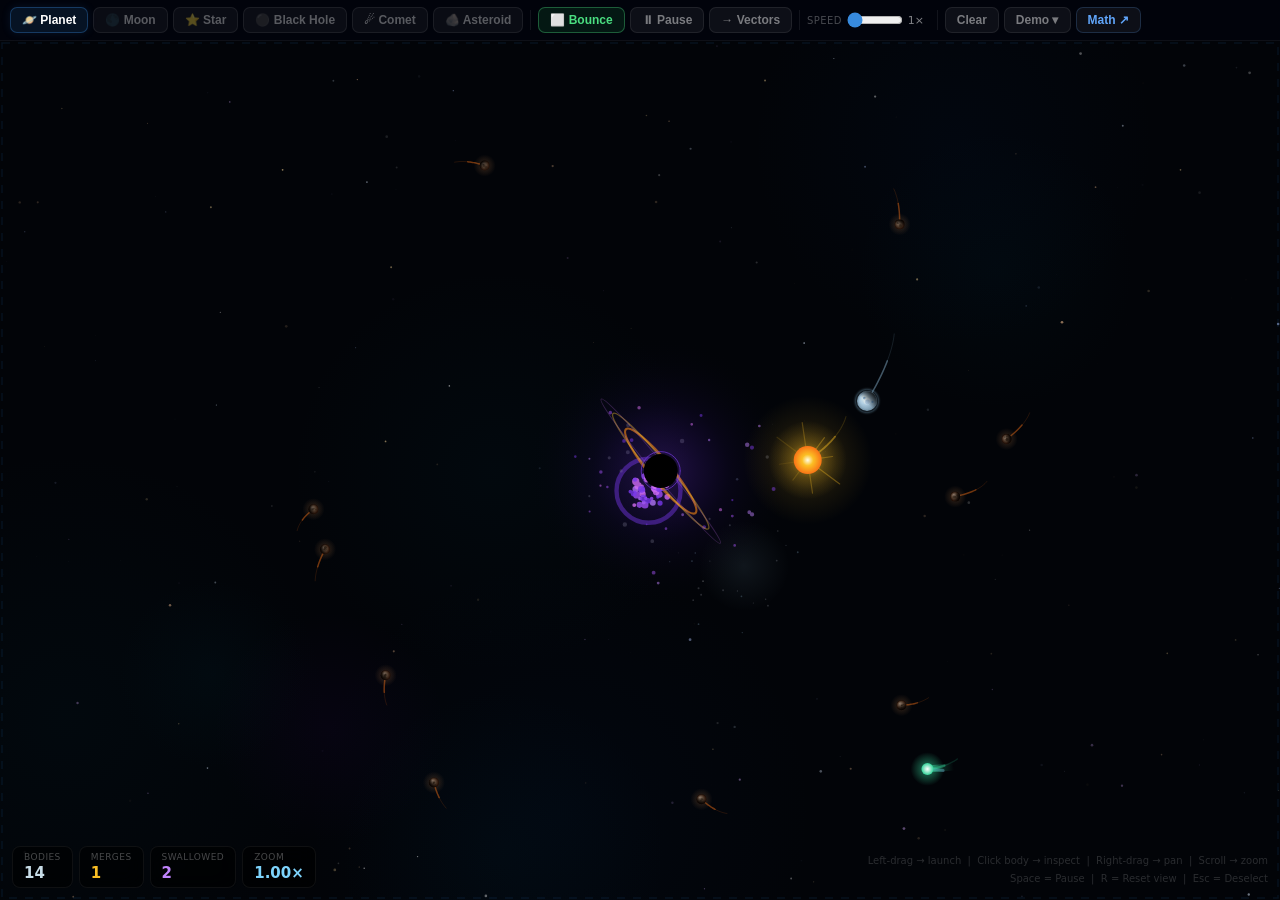
==== index.html @ d08ab6ee "Gravity Simulator: real-time N-body physics sim (HTML5 Canvas, vanilla JS) Modular vanilla-JS gravit" ====
<!DOCTYPE html>
<html lang="en">
<head>
  <meta charset="UTF-8">
  <meta name="viewport" content="width=device-width, initial-scale=1.0">
  <title>Gravity Simulator</title>
  <link rel="stylesheet" href="css/styles.css">
</head>
<body>

<!-- ══════════════════════════════════════════════════
     App shell
     ══════════════════════════════════════════════════ -->
<div id="app">

  <!-- ── Toolbar ─────────────────────────────────── -->
  <div id="toolbar">

    <!-- Body-type mode buttons -->
    <button class="mb on" id="bPlanet"
      style="--mc:#378add55;--mb:rgba(55,138,221,0.12);--ms:#378add20;">🪐 Planet</button>
    <button class="mb" id="bMoon"
      style="--mc:#9ca3af44;--mb:rgba(156,163,175,0.1);">🌑 Moon</button>
    <button class="mb" id="bStar"
      style="--mc:#fbbf2455;--mb:rgba(251,191,36,0.12);--ms:#fbbf2422;">⭐ Star</button>
    <button class="mb" id="bBlack"
      style="--mc:#7c3aed55;--mb:rgba(124,58,237,0.12);--ms:#7c3aed22;">⚫ Black Hole</button>
    <button class="mb" id="bComet"
      style="--mc:#34d39955;--mb:rgba(52,211,153,0.1);">☄ Comet</button>
    <button class="mb" id="bAsteroid"
      style="--mc:#f9731655;--mb:rgba(249,115,22,0.1);">🪨 Asteroid</button>

    <div class="sep"></div>

    <!-- Simulation controls -->
    <button class="ab act" id="bBounce">⬜ Bounce</button>
    <button class="ab"     id="bPause">⏸ Pause</button>
    <button class="ab"     id="bVectors">→ Vectors</button>

    <div class="sep"></div>

    <!-- Speed multiplier -->
    <div id="speedWrap">
      <label>Speed</label>
      <input type="range" id="rSpeed" min="1" max="4" step="1" value="1">
      <span id="spdLbl">1×</span>
    </div>

    <div class="sep"></div>

    <button class="ab" id="bClear">Clear</button>
    <button class="ab" id="bDemo">Demo ▾</button>
    <button class="ab" id="bMath"
      style="color:#60a5fa;border-color:rgba(96,165,250,0.2);">Math ↗</button>
  </div>

  <!-- ── Canvas area + overlays ───────────────────── -->
  <div id="canvas-wrap">
    <canvas id="c"></canvas>

    <!-- Stats overlay (bottom-left) -->
    <div id="stats">
      <div class="st"><div class="sl">Bodies</div><span id="sBodies"   style="color:#c8dde8">0</span></div>
      <div class="st"><div class="sl">Merges</div><span id="sMerge"    style="color:#fbbf24">0</span></div>
      <div class="st"><div class="sl">Swallowed</div><span id="sSwallow" style="color:#c084fc">0</span></div>
      <div class="st"><div class="sl">Zoom</div><span id="sZoom"       style="color:#7dd3fc">1.0×</span></div>
    </div>

    <!-- Body inspector (top-right) -->
    <div id="bodyInfo">
      <div id="biType">Body</div>
      <div class="brow"><span class="bk">Mass</span>  <span class="bv" id="biMass">—</span></div>
      <div class="brow"><span class="bk">Speed</span> <span class="bv" id="biSpeed">—</span></div>
      <div class="brow"><span class="bk">Radius</span><span class="bv" id="biRadius">—</span></div>
      <div class="brow"><span class="bk">Age</span>   <span class="bv" id="biAge">—</span></div>
    </div>

    <!-- Pause overlay -->
    <div id="pauseOvr"><span>PAUSED</span></div>

    <!-- Demo scene dropdown -->
    <div id="demoMenu">
      <div class="dmi" data-demo="solar">
        🌍 Solar System
        <small>Black hole + planets + asteroids + comet</small>
      </div>
      <div class="dmi" data-demo="binary">
        ⚫ Binary Black Holes
        <small>Two black holes in mutual orbit</small>
      </div>
      <div class="dmi" data-demo="cluster">
        ⭐ Star Cluster
        <small>Stars in gravitational chaos</small>
      </div>
      <div class="dmi" data-demo="galaxy">
        🌌 Galaxy Collision
        <small>Two galaxies on a collision course</small>
      </div>
    </div>

    <!-- Keyboard hint (bottom-right) -->
    <div id="hint">
      Left-drag → launch &nbsp;|&nbsp; Click body → inspect &nbsp;|&nbsp;
      Right-drag → pan &nbsp;|&nbsp; Scroll → zoom<br>
      Space = Pause &nbsp;|&nbsp; R = Reset view &nbsp;|&nbsp; Esc = Deselect
    </div>
  </div><!-- /canvas-wrap -->
</div><!-- /app -->

<!-- ══════════════════════════════════════════════════
     Physics / Math reference panel (modal overlay)
     ══════════════════════════════════════════════════ -->
<div id="mathPanel">
  <div id="mathInner">
    <h2>🔭 Gravity Simulator — Physics &amp; Code</h2>

    <h3>📐 Newton's Law of Universal Gravitation</h3>
    <p>Every body attracts every other with a force proportional to their
       masses and inversely proportional to the square of the distance.</p>
    <code>F = G × m₁ × m₂ / d²

G  = 0.5  (scaled gravitational constant)
m₁, m₂ = masses of the two bodies
d² = squared distance  (+80 softening factor prevents infinity at d ≈ 0)</code>

    <h3>🚀 Euler Integration (velocity + position)</h3>
    <code>// Each physics tick:
ax += G × mⱼ / (d² + 80) × (dx/d)
ay += G × mⱼ / (d² + 80) × (dy/d)

vx += ax;   vy += ay    ← velocity from acceleration
x  += vx;   y  += vy    ← position  from velocity</code>

    <h3>💥 Conservation of Momentum (Merge)</h3>
    <code>// New velocity after merge:
vx_new = (vx₁×m₁ + vx₂×m₂) / (m₁ + m₂)

// New radius — volume is conserved:
r_new = ∛(r₁³ + r₂³)</code>

    <h3>⬛ Body Masses</h3>
    <code>Black Hole : 6000    Star : 800    Planet : 150
Comet      :   60    Asteroid : 35    Moon : 20</code>

    <h3>🎨 Visual Realism</h3>
    <p><span class="tag">5 Planet Types</span>
       Oceanic, Rocky, Desert, Ice, Gas Giant — procedurally generated at spawn.</p>
    <p><span class="tag">Star Lighting</span>
       Shadow gradient applied per frame, direction computed from nearest Star body.</p>
    <p><span class="tag">Accretion Disk</span>
       Three rotating ellipse rings around black holes simulate infalling matter.</p>
    <p><span class="tag">Comet Tails</span>
       Dust tail (wide, green) + ion tail (thin, blue), both opposing the velocity vector.</p>

    <h3>⚡ Performance Optimisations</h3>
    <p><span class="tag">Distance cutoff</span>
       Body pairs farther than 700 px are skipped (unless one is a black hole or star).</p>
    <p><span class="tag">Adaptive steps</span>
       When body count &gt; 38, only 1 physics step runs per frame instead of N.</p>
    <p><span class="tag">Batch particles</span>
       Particles grouped by colour — 1 fillStyle change per colour bucket.</p>
    <p><span class="tag">Trail ring-buffer</span>
       Trail history stored in a Float32Array ring buffer — no garbage created per frame.</p>

    <button id="closeBtn">Close</button>
  </div>
</div>

<!-- ══════════════════════════════════════════════════
     JavaScript modules — loaded in dependency order
     All files share the same global scope (no ES modules needed).
     ══════════════════════════════════════════════════ -->
<script src="js/constants.js"></script>  <!-- G, TRAIL, TY, planet schemes  -->
<script src="js/state.js"></script>      <!-- canvas refs + all mutable state-->
<script src="js/camera.js"></script>     <!-- camX/Y/Z, s2w(), applyCam()   -->
<script src="js/bodies.js"></script>     <!-- hx(), mkB(), assignViz()       -->
<script src="js/effects.js"></script>    <!-- spP/S/N, kill(), tickFX()      -->
<script src="js/physics.js"></script>    <!-- step() — N-body gravity        -->
<script src="js/render.js"></script>     <!-- draw() and all draw* functions -->
<script src="js/demo.js"></script>       <!-- clearAll(), loadDemo()         -->
<script src="js/controls.js"></script>  <!-- all UI event listeners         -->
<script src="js/main.js"></script>       <!-- resize(), loop(), init()       -->

</body>
</html>
---- css/styles.css ----
/* ============================================================
   Gravity Simulator — Stylesheet
   Scope: layout, toolbar, canvas overlays, panels
   ============================================================ */

/* ── Reset ──────────────────────────────────────────────── */
*, *::before, *::after { box-sizing: border-box; margin: 0; padding: 0; }
html, body {
  width: 100%; height: 100%;
  background: #020408;
  font-family: system-ui, -apple-system, sans-serif;
  overflow: hidden;
}

/* ── App layout ─────────────────────────────────────────── */
#app { display: flex; flex-direction: column; width: 100vw; height: 100vh; }

/* ── Toolbar ─────────────────────────────────────────────── */
#toolbar {
  flex-shrink: 0;
  display: flex; align-items: center; gap: 5px;
  padding: 7px 10px; flex-wrap: wrap;
  background: rgba(2, 4, 12, 0.94);
  border-bottom: 1px solid rgba(255, 255, 255, 0.05);
  backdrop-filter: blur(14px);
}

/* Thin divider between button groups */
.sep {
  width: 1px; height: 20px;
  background: rgba(255, 255, 255, 0.07);
  margin: 0 2px; flex-shrink: 0;
}

/* ── Buttons — mode (body type) ─────────────────────────── */
.mb {
  padding: 5px 11px; border-radius: 7px;
  font-size: 12px; font-weight: 600; cursor: pointer;
  border: 1px solid rgba(255, 255, 255, 0.07);
  background: rgba(255, 255, 255, 0.04);
  color: rgba(255, 255, 255, 0.32);
  transition: color .12s, background .12s, border-color .12s;
  white-space: nowrap;
}
.mb:hover { color: rgba(255,255,255,0.6); background: rgba(255,255,255,0.08); }
/* Active mode — uses CSS custom props for per-button accent colour */
.mb.on {
  color: #fff;
  border-color: var(--mc, rgba(255,255,255,0.25));
  background:   var(--mb, rgba(255,255,255,0.10));
  box-shadow: 0 0 10px var(--ms, transparent);
}

/* ── Buttons — action ───────────────────────────────────── */
.ab {
  padding: 5px 11px; border-radius: 7px;
  font-size: 12px; font-weight: 600; cursor: pointer;
  border: 1px solid rgba(255,255,255,0.08);
  background: rgba(255,255,255,0.05);
  color: rgba(255,255,255,0.45);
  transition: all .12s; white-space: nowrap;
}
.ab:hover { color: rgba(255,255,255,0.75); background: rgba(255,255,255,0.09); }
.ab.act    { color: #4ade80; border-color: rgba(74,222,128,0.35); background: rgba(22,101,52,0.22); }
.ab.paused { color: #fbbf24; border-color: rgba(251,191,36,0.35); background: rgba(120,80,0,0.22); }

/* ── Speed slider ───────────────────────────────────────── */
#speedWrap { display: flex; align-items: center; gap: 5px; }
#speedWrap label { font-size: 10px; color: rgba(255,255,255,0.28); text-transform: uppercase; letter-spacing: .04em; }
#rSpeed { width: 56px; accent-color: #378add; cursor: pointer; }
#spdLbl { font-size: 11px; color: rgba(255,255,255,0.5); min-width: 22px; }

/* ── Canvas area ────────────────────────────────────────── */
#canvas-wrap { flex: 1; min-height: 0; position: relative; overflow: hidden; }
#c { display: block; width: 100%; height: 100%; cursor: crosshair; user-select: none; }
#c.panning { cursor: grabbing; }

/* ── Stats overlay (bottom-left) ─────────────────────────── */
#stats {
  position: absolute; bottom: 12px; left: 12px;
  display: flex; gap: 6px; pointer-events: none;
}
.st {
  background: rgba(0,0,0,0.58);
  border: 1px solid rgba(255,255,255,0.06);
  border-radius: 8px; padding: 5px 11px;
  backdrop-filter: blur(10px);
}
.sl { font-size: 9px; color: rgba(255,255,255,0.28); text-transform: uppercase; letter-spacing: .05em; margin-bottom: 2px; }
.st span { font-size: 15px; font-weight: 700; display: block; }

/* ── Body inspector panel (top-right) ────────────────────── */
#bodyInfo {
  position: absolute; top: 10px; right: 10px;
  background: rgba(2,5,16,0.75);
  border: 1px solid rgba(255,255,255,0.08);
  border-radius: 10px; padding: 10px 14px;
  backdrop-filter: blur(14px);
  min-width: 150px; display: none; pointer-events: none;
}
#bodyInfo.show { display: block; }
#biType { font-size: 11px; color: rgba(255,255,255,0.38); margin-bottom: 7px; text-transform: uppercase; letter-spacing: .05em; }
.brow { display: flex; justify-content: space-between; gap: 12px; margin-bottom: 3px; }
.bk { font-size: 11px; color: rgba(255,255,255,0.3); }
.bv { font-size: 11px; color: rgba(255,255,255,0.82); font-weight: 700; }

/* ── Pause overlay ──────────────────────────────────────── */
#pauseOvr { position: absolute; inset: 0; display: none; align-items: center; justify-content: center; pointer-events: none; }
#pauseOvr.show { display: flex; }
#pauseOvr span { font-size: 56px; font-weight: 900; letter-spacing: .14em; text-transform: uppercase; color: rgba(255,255,255,0.06); }

/* ── Demo scene dropdown ────────────────────────────────── */
#demoMenu {
  position: absolute; top: 44px; left: 50%; transform: translateX(-50%);
  background: rgba(6,10,22,0.97);
  border: 1px solid rgba(255,255,255,0.08);
  border-radius: 10px; padding: 5px;
  display: none; z-index: 60;
  backdrop-filter: blur(18px); min-width: 220px;
}
#demoMenu.show { display: block; }
.dmi { padding: 8px 12px; border-radius: 6px; font-size: 12px; color: rgba(255,255,255,0.58); cursor: pointer; transition: all .11s; }
.dmi:hover { background: rgba(255,255,255,0.07); color: #fff; }
.dmi small { display: block; font-size: 10px; color: rgba(255,255,255,0.27); margin-top: 2px; }

/* ── Keyboard hint (bottom-right) ───────────────────────── */
#hint {
  position: absolute; bottom: 12px; right: 12px;
  font-size: 10px; color: rgba(255,255,255,0.16);
  pointer-events: none; line-height: 1.8; text-align: right;
}

/* ── Math / Physics panel (modal) ───────────────────────── */
#mathPanel { display: none; position: fixed; inset: 0; background: rgba(0,0,0,0.92); z-index: 100; overflow-y: auto; padding: 24px 16px; }
#mathPanel.open { display: block; }
#mathInner {
  max-width: 720px; margin: 0 auto;
  background: #070b18; border: 1px solid rgba(255,255,255,0.07);
  border-radius: 14px; padding: 28px 32px; color: #c8d8e8;
}
#mathInner h2 { font-size: 20px; color: #fff; margin-bottom: 20px; border-bottom: 1px solid rgba(255,255,255,0.07); padding-bottom: 12px; }
#mathInner h3 { font-size: 13px; color: #60a5fa; margin: 20px 0 8px; text-transform: uppercase; letter-spacing: .06em; }
#mathInner p  { font-size: 13px; line-height: 1.75; color: #9db8cc; margin-bottom: 10px; }
#mathInner code {
  display: block; background: rgba(0,0,0,0.4);
  border: 1px solid rgba(255,255,255,0.07); border-radius: 6px;
  padding: 10px 14px; font-family: monospace; font-size: 12px;
  color: #7dd3fc; margin: 8px 0 14px; white-space: pre;
}
#mathInner .tag {
  display: inline-block; background: rgba(37,99,235,0.15);
  border: 1px solid rgba(37,99,235,0.3); border-radius: 4px;
  padding: 1px 7px; font-size: 11px; color: #60a5fa;
  margin-right: 5px; margin-bottom: 4px;
}
#closeBtn {
  display: block; margin: 22px auto 0; padding: 8px 28px;
  border-radius: 8px; border: 1px solid #2563eb;
  background: rgba(29,58,110,0.5); color: #93c5fd;
  font-size: 13px; font-weight: 600; cursor: pointer;
}
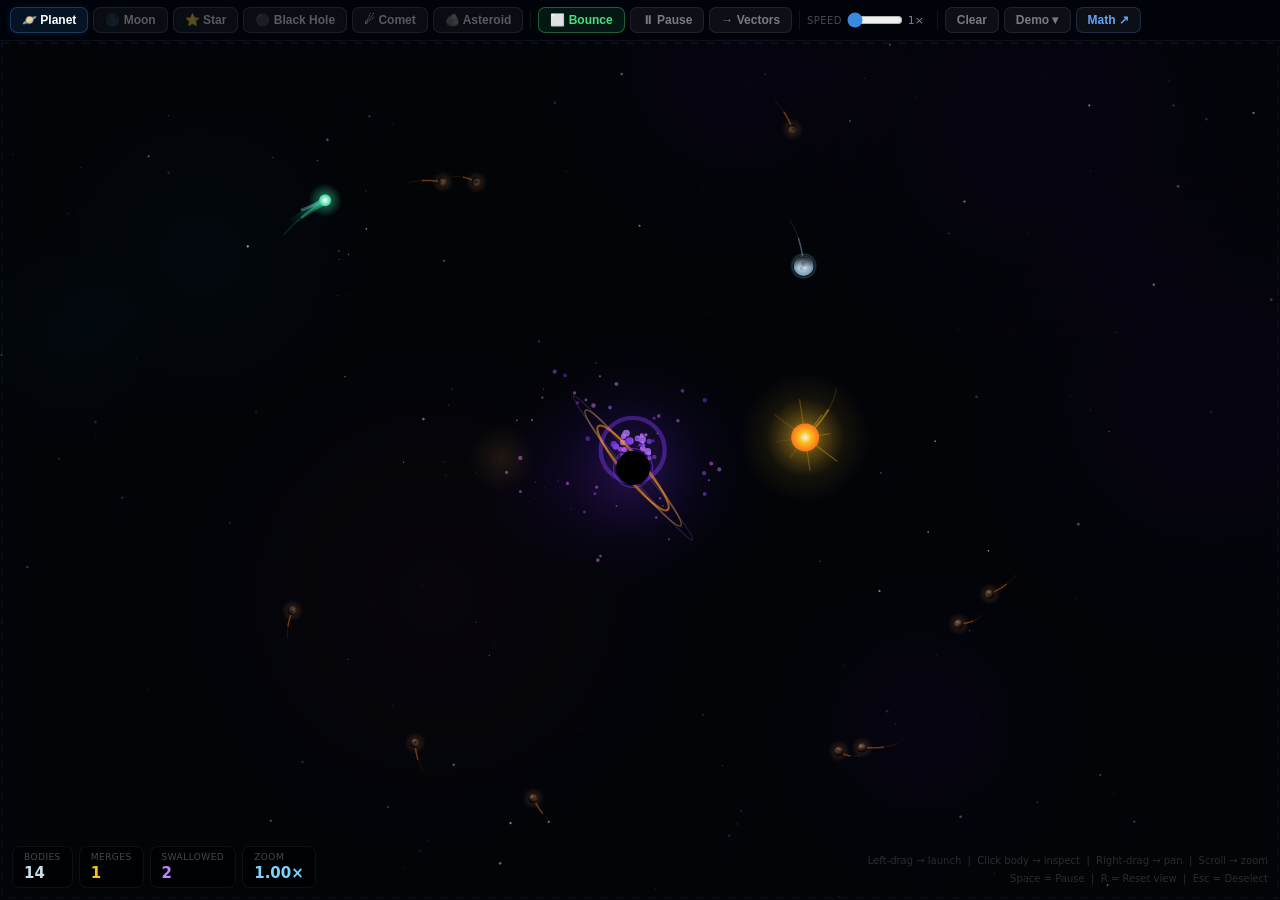
==== commit 51f7f0a7: "docs(ui): translate physics panel to Bulgarian + explain each formula Math reference modal is now in" ====
--- a/index.html
+++ b/index.html
@@ -112,55 +112,116 @@
      ══════════════════════════════════════════════════ -->
 <div id="mathPanel">
   <div id="mathInner">
-    <h2>🔭 Gravity Simulator — Physics &amp; Code</h2>
-
-    <h3>📐 Newton's Law of Universal Gravitation</h3>
-    <p>Every body attracts every other with a force proportional to their
-       masses and inversely proportional to the square of the distance.</p>
-    <code>F = G × m₁ × m₂ / d²
-
-G  = 0.5  (scaled gravitational constant)
-m₁, m₂ = masses of the two bodies
-d² = squared distance  (+80 softening factor prevents infinity at d ≈ 0)</code>
-
-    <h3>🚀 Euler Integration (velocity + position)</h3>
-    <code>// Each physics tick:
+    <h2>🔭 Гравитационен симулатор — Физика и код</h2>
+
+    <h3>📐 Закон на Нютон за всемирното привличане</h3>
+    <p>Всяко тяло привлича всяко друго тяло. Силата е <b>право пропорционална</b>
+       на масите (по-тежко = по-силно дърпа) и <b>обратно пропорционална</b> на
+       квадрата на разстоянието (по-далеч = много по-слабо дърпа).</p>
+    <code>F = G × m₁ × m₂ / d²</code>
+    <p><b>Какво означава всеки символ:</b></p>
+    <ul>
+      <li><b>F</b> — гравитационната сила между двете тела.</li>
+      <li><b>G</b> — гравитационна константа. В реалния свят е мъничка
+          (6.674×10⁻¹¹). Тук я слагаме <b>0.5</b>, за да виждаме движение веднага.</li>
+      <li><b>m₁, m₂</b> — масите на двете тела.</li>
+      <li><b>d²</b> — квадратът на разстоянието между центровете им. Понеже е
+          „на квадрат", силата спада <b>много бързо</b> с отдалечаването.</li>
+      <li><b>+80 (смекчаване / softening)</b> — добавя се към d², за да НЕ стане
+          силата безкрайна, когато две тела почти се допрат (d ≈ 0). Без него
+          числата „избухват" до безкрайност и симулацията се чупи.</li>
+    </ul>
+    <p><b>С прости думи:</b> голяма маса дърпа силно; голямо разстояние дърпа слабо.</p>
+
+    <h3>🚀 Интегриране по метода на Ойлер (скорост + позиция)</h3>
+    <p>Симулацията не решава всичко наведнъж. На всяка мъничка стъпка (tick) тя
+       пресмята отново: <b>ускорение → скорост → позиция</b>. Това се нарича
+       числено интегриране.</p>
+    <code>// На всяка физична стъпка:
 ax += G × mⱼ / (d² + 80) × (dx/d)
 ay += G × mⱼ / (d² + 80) × (dy/d)
 
-vx += ax;   vy += ay    ← velocity from acceleration
-x  += vx;   y  += vy    ← position  from velocity</code>
-
-    <h3>💥 Conservation of Momentum (Merge)</h3>
-    <code>// New velocity after merge:
+vx += ax;   vy += ay    ← скоростта идва от ускорението
+x  += vx;   y  += vy    ← позицията идва от скоростта</code>
+    <p><b>Стъпка по стъпка:</b></p>
+    <ul>
+      <li><b>ax, ay</b> — ускорението по хоризонтала (x) и вертикала (y). Събираме
+          приноса от всяко друго тяло.</li>
+      <li><b>(dx/d) и (dy/d)</b> — посоката към другото тяло (единичен вектор).
+          Казва НАКЪДЕ да дърпа силата.</li>
+      <li><b>vx += ax</b> — ускорението променя скоростта.</li>
+      <li><b>x += vx</b> — скоростта премества тялото.</li>
+    </ul>
+    <p>Това е <b>симплектичен Ойлер</b> — прост и достатъчно стабилен за реално време.</p>
+
+    <h3>🌀 Кръгова орбитална скорост (за демо сцените)</h3>
+    <p>За да обикаля едно тяло <b>стабилно</b> около централната маса — без да пада
+       в нея и без да отлети — му трябва точно определена скорост:</p>
+    <code>v = √( G × M / r )
+
+// със смекчаването, което ползва симулацията:
+v = √( G × M × r / (r² + 80) )</code>
+    <ul>
+      <li><b>Твърде малка</b> скорост → тялото пада навътре (спирала към центъра)
+          и в крайна сметка изчезва.</li>
+      <li><b>Точната</b> скорост → стабилна кръгова орбита (обикаля вечно).</li>
+      <li><b>Твърде голяма</b> скорост → тялото отлита по елипса или избягва.</li>
+    </ul>
+    <p>Точно тази формула се ползва в демо сцените, за да са орбитите стабилни.</p>
+
+    <h3>💥 Запазване на импулса (при сливане)</h3>
+    <p>Когато две обикновени тела се ударят, по-голямото поглъща по-малкото.
+       Новата скорост е <b>среднопретеглена</b> спрямо масите — както при реален
+       нееластичен сблъсък.</p>
+    <code>// Нова скорост след сливане:
 vx_new = (vx₁×m₁ + vx₂×m₂) / (m₁ + m₂)
 
-// New radius — volume is conserved:
+// Нов радиус — обемът се запазва:
 r_new = ∛(r₁³ + r₂³)</code>
-
-    <h3>⬛ Body Masses</h3>
-    <code>Black Hole : 6000    Star : 800    Planet : 150
-Comet      :   60    Asteroid : 35    Moon : 20</code>
-
-    <h3>🎨 Visual Realism</h3>
-    <p><span class="tag">5 Planet Types</span>
-       Oceanic, Rocky, Desert, Ice, Gas Giant — procedurally generated at spawn.</p>
-    <p><span class="tag">Star Lighting</span>
-       Shadow gradient applied per frame, direction computed from nearest Star body.</p>
-    <p><span class="tag">Accretion Disk</span>
-       Three rotating ellipse rings around black holes simulate infalling matter.</p>
-    <p><span class="tag">Comet Tails</span>
-       Dust tail (wide, green) + ion tail (thin, blue), both opposing the velocity vector.</p>
-
-    <h3>⚡ Performance Optimisations</h3>
-    <p><span class="tag">Distance cutoff</span>
-       Body pairs farther than 700 px are skipped (unless one is a black hole or star).</p>
-    <p><span class="tag">Adaptive steps</span>
-       When body count &gt; 38, only 1 physics step runs per frame instead of N.</p>
-    <p><span class="tag">Batch particles</span>
-       Particles grouped by colour — 1 fillStyle change per colour bucket.</p>
+    <ul>
+      <li><b>Импулс (p = m×v)</b> се запазва: тежкото тяло „диктува" повече от
+          крайната скорост, лекото — по-малко.</li>
+      <li><b>r_new = ∛(r₁³ + r₂³)</b> — радиусът расте по <b>кубичен корен</b>, защото
+          обемът на топка зависи от r³. Затова две еднакви топки не дават двоен
+          радиус, а само ×1.26.</li>
+    </ul>
+
+    <h3>🧱 Отскок от стените (с амортизация)</h3>
+    <p>Ако „Bounce" е включено, телата отскачат от ръбовете, но губят част от
+       енергията си — умножаваме скоростта по <b>0.75</b> (25% загуба при всеки
+       отскок), както при истински нееластичен удар в стена.</p>
+    <code>vx → −vx × 0.75   (удар в ляв/десен ръб)
+vy → −vy × 0.75   (удар в горен/долен ръб)</code>
+
+    <h3>⬛ Маси на телата</h3>
+    <code>Черна дупка: 6000    Звезда: 800    Планета: 150
+Комета:        60    Астероид: 35    Луна:    20</code>
+    <p>Колкото по-голяма е масата, толкова по-силно тялото привлича останалите.
+       Затова черната дупка „command-ва" цялата сцена.</p>
+
+    <h3>🎨 Визуална реалистичност</h3>
+    <p><span class="tag">5 типа планети</span>
+       Океанска, Скалиста, Пустинна, Ледена, Газов гигант — генерират се
+       процедурно при създаване.</p>
+    <p><span class="tag">Осветление от звезда</span>
+       Сянката се пресмята всеки кадър, посоката идва от най-близката звезда.</p>
+    <p><span class="tag">Акреционен диск</span>
+       Три въртящи се елипси около черните дупки имитират падаща материя.</p>
+    <p><span class="tag">Опашки на комета</span>
+       Прахова опашка (широка, зелена) + йонна опашка (тънка, синя), и двете
+       сочат обратно на скоростта.</p>
+
+    <h3>⚡ Оптимизации за производителност</h3>
+    <p><span class="tag">Отрязване по разстояние</span>
+       Двойки тела на повече от 700 px се пропускат (освен ако едното е черна
+       дупка или звезда — те имат неограничен обхват).</p>
+    <p><span class="tag">Адаптивни стъпки</span>
+       При над 38 тела се прави само 1 физична стъпка на кадър вместо N.</p>
+    <p><span class="tag">Групиране на частици</span>
+       Частиците се групират по цвят — 1 смяна на цвета за група.</p>
     <p><span class="tag">Trail ring-buffer</span>
-       Trail history stored in a Float32Array ring buffer — no garbage created per frame.</p>
+       Историята на следата се пази във Float32Array пръстеновиден буфер — без
+       създаване на боклук (garbage) всеки кадър.</p>
 
     <button id="closeBtn">Close</button>
   </div>
